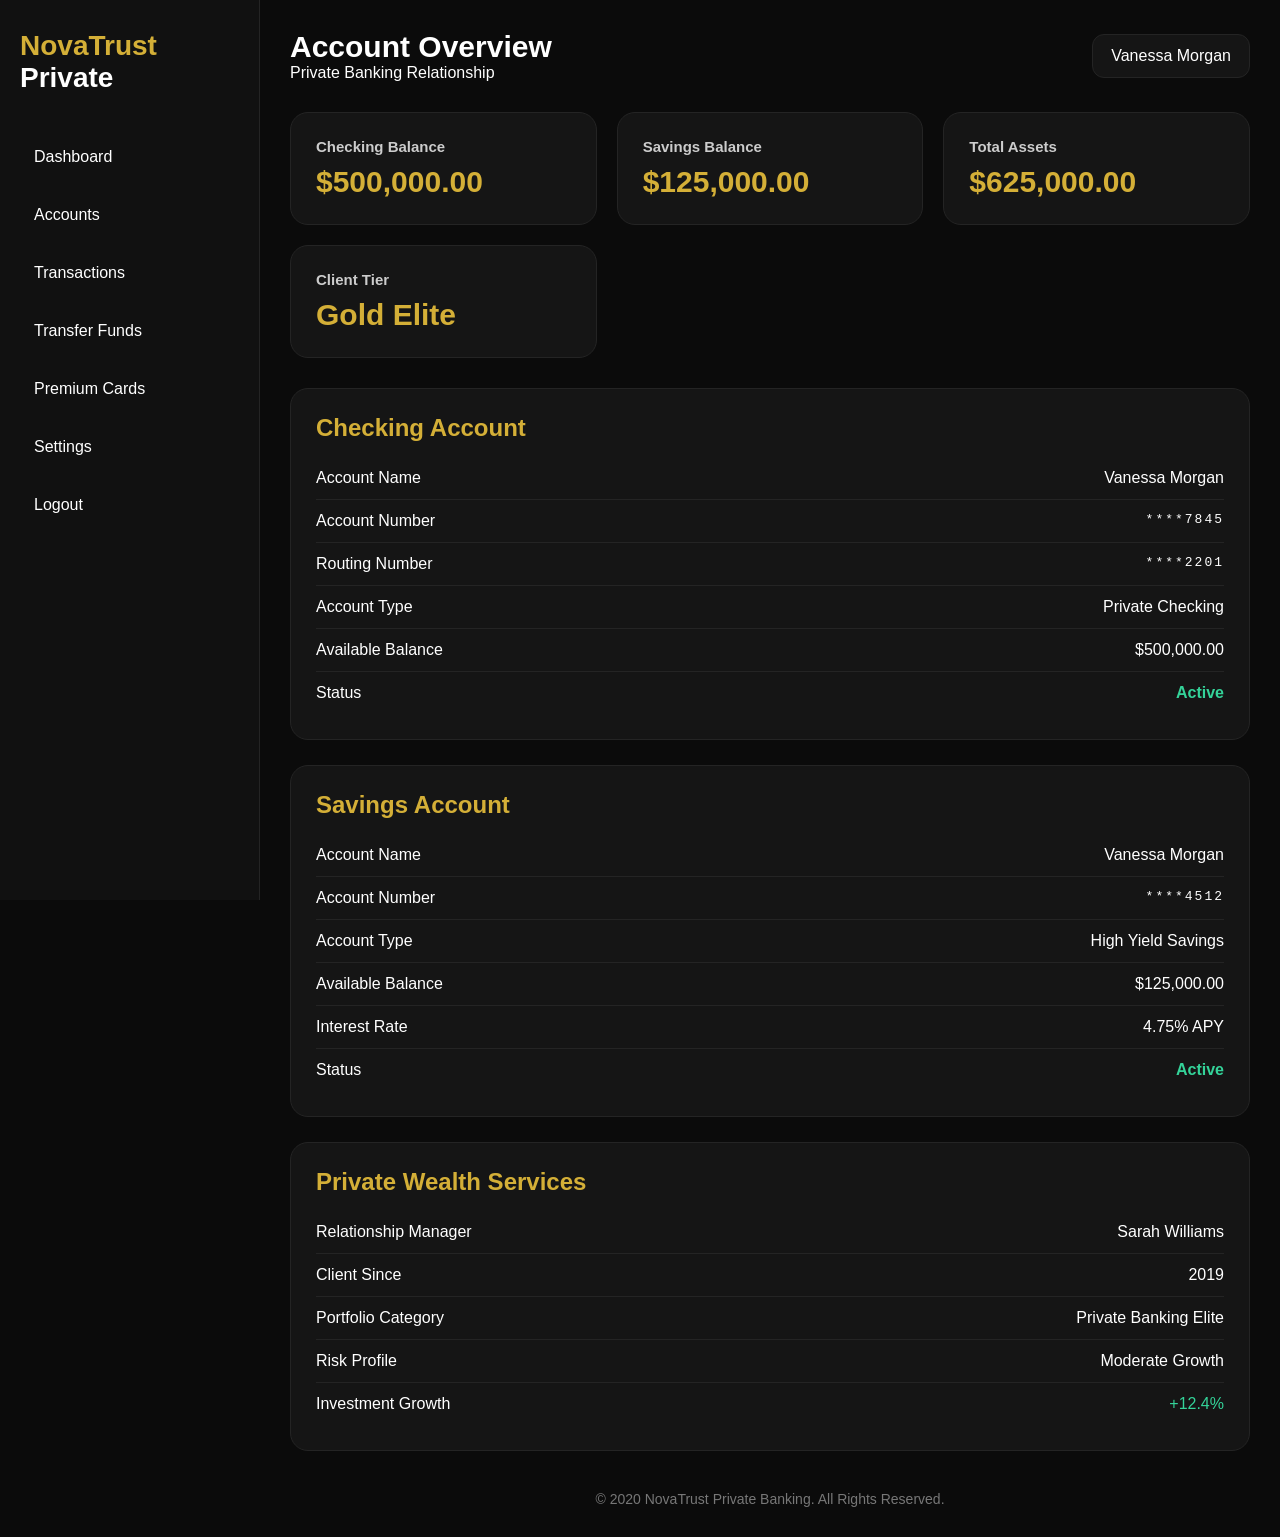
==== accounts.html @ 131d39b9 "Add accounts.html for private banking overview" ====
<!DOCTYPE html>
<html lang="en">
<head>
<meta charset="UTF-8">
<meta name="viewport" content="width=device-width, initial-scale=1.0">

<title>NovaTrust Private Banking - Accounts</title>

<link rel="stylesheet" href="css/style.css">

<style>
.account-box{
background:#151515;
padding:25px;
border-radius:18px;
border:1px solid #242424;
margin-bottom:25px;
}

.account-box h2{
color:#d4af37;
margin-bottom:15px;
}

.account-detail{
display:flex;
justify-content:space-between;
padding:12px 0;
border-bottom:1px solid #242424;
}

.account-detail:last-child{
border-bottom:none;
}

.status-active{
color:#34d399;
font-weight:bold;
}

.account-number{
font-family:monospace;
letter-spacing:2px;
}
</style>

</head>

<body>

<div class="sidebar">

<div class="logo">
NovaTrust <span>Private</span>
</div>

<ul>
<li><a href="dashboard.html">Dashboard</a></li>
<li><a href="accounts.html">Accounts</a></li>
<li><a href="transactions.html">Transactions</a></li>
<li><a href="transfer.html">Transfer Funds</a></li>
<li><a href="cards.html">Premium Cards</a></li>
<li><a href="settings.html">Settings</a></li>
<li><a href="index.html">Logout</a></li>
</ul>

</div>

<div class="main">

<div class="header">

<div>
<h1>Account Overview</h1>
<p>Private Banking Relationship</p>
</div>

<div class="user-box">
Vanessa Morgan
</div>

</div>

<!-- SUMMARY CARDS -->

<div class="cards">

<div class="card">
<h3>Checking Balance</h3>
<h2>$500,000.00</h2>
</div>

<div class="card">
<h3>Savings Balance</h3>
<h2>$125,000.00</h2>
</div>

<div class="card">
<h3>Total Assets</h3>
<h2>$625,000.00</h2>
</div>

<div class="card">
<h3>Client Tier</h3>
<h2>Gold Elite</h2>
</div>

</div>

<!-- CHECKING ACCOUNT -->

<div class="account-box">

<h2>Checking Account</h2>

<div class="account-detail">
<span>Account Name</span>
<span>Vanessa Morgan</span>
</div>

<div class="account-detail">
<span>Account Number</span>
<span class="account-number">****7845</span>
</div>

<div class="account-detail">
<span>Routing Number</span>
<span class="account-number">****2201</span>
</div>

<div class="account-detail">
<span>Account Type</span>
<span>Private Checking</span>
</div>

<div class="account-detail">
<span>Available Balance</span>
<span>$500,000.00</span>
</div>

<div class="account-detail">
<span>Status</span>
<span class="status-active">Active</span>
</div>

</div>

<!-- SAVINGS ACCOUNT -->

<div class="account-box">

<h2>Savings Account</h2>

<div class="account-detail">
<span>Account Name</span>
<span>Vanessa Morgan</span>
</div>

<div class="account-detail">
<span>Account Number</span>
<span class="account-number">****4512</span>
</div>

<div class="account-detail">
<span>Account Type</span>
<span>High Yield Savings</span>
</div>

<div class="account-detail">
<span>Available Balance</span>
<span>$125,000.00</span>
</div>

<div class="account-detail">
<span>Interest Rate</span>
<span>4.75% APY</span>
</div>

<div class="account-detail">
<span>Status</span>
<span class="status-active">Active</span>
</div>

</div>

<!-- WEALTH MANAGEMENT -->

<div class="account-box">

<h2>Private Wealth Services</h2>

<div class="account-detail">
<span>Relationship Manager</span>
<span>Sarah Williams</span>
</div>

<div class="account-detail">
<span>Client Since</span>
<span>2019</span>
</div>

<div class="account-detail">
<span>Portfolio Category</span>
<span>Private Banking Elite</span>
</div>

<div class="account-detail">
<span>Risk Profile</span>
<span>Moderate Growth</span>
</div>

<div class="account-detail">
<span>Investment Growth</span>
<span style="color:#34d399;">+12.4%</span>
</div>

</div>

<div class="footer">
© 2020 NovaTrust Private Banking. All Rights Reserved.
</div>

</div>

</body>
</html>
---- css/style.css ----
/* =====================================
   NOVATRUST PRIVATE BANKING
   LUXURY BLACK & GOLD THEME
===================================== */

*{
margin:0;
padding:0;
box-sizing:border-box;
font-family:"Segoe UI",sans-serif;
}

body{
background:#0b0b0b;
color:#ffffff;
min-height:100vh;
}

a{
text-decoration:none;
color:inherit;
}

ul{
list-style:none;
}

/* SIDEBAR */

.sidebar{
position:fixed;
left:0;
top:0;
width:260px;
height:100%;
background:#111111;
border-right:1px solid #242424;
padding:30px 20px;
}

.logo{
font-size:28px;
font-weight:700;
color:#d4af37;
margin-bottom:40px;
}

.logo span{
color:white;
}

.sidebar ul li{
margin-bottom:12px;
}

.sidebar ul li a{
display:block;
padding:14px;
border-radius:10px;
transition:.3s;
font-weight:500;
}

.sidebar ul li a:hover{
background:#d4af37;
color:black;
}

/* MAIN CONTENT */

.main{
margin-left:260px;
padding:30px;
}

/* HEADER */

.header{
display:flex;
justify-content:space-between;
align-items:center;
margin-bottom:30px;
}

.header h1{
font-size:30px;
font-weight:700;
}

.user-box{
background:#151515;
padding:12px 18px;
border-radius:12px;
border:1px solid #242424;
}

/* CARDS */

.cards{
display:grid;
grid-template-columns:repeat(auto-fit,minmax(250px,1fr));
gap:20px;
margin-bottom:30px;
}

.card{
background:#151515;
padding:25px;
border-radius:18px;
border:1px solid #242424;
transition:.3s;
}

.card:hover{
transform:translateY(-5px);
border-color:#d4af37;
}

.card h3{
font-size:15px;
color:#cccccc;
margin-bottom:10px;
}

.card h2{
font-size:30px;
color:#d4af37;
}

/* TABLE */

.table-container{
background:#151515;
padding:25px;
border-radius:18px;
border:1px solid #242424;
overflow-x:auto;
}

table{
width:100%;
border-collapse:collapse;
}

table th{
text-align:left;
padding:15px;
color:#d4af37;
border-bottom:1px solid #242424;
}

table td{
padding:15px;
border-bottom:1px solid #242424;
}

.credit{
color:#34d399;
font-weight:bold;
}

.debit{
color:#f87171;
font-weight:bold;
}

/* BUTTONS */

.btn{
background:#d4af37;
color:black;
padding:12px 20px;
border:none;
border-radius:10px;
cursor:pointer;
font-weight:700;
transition:.3s;
}

.btn:hover{
opacity:.85;
}

/* FORMS */

.form-box{
background:#151515;
padding:25px;
border-radius:18px;
border:1px solid #242424;
max-width:700px;
}

.form-group{
margin-bottom:20px;
}

.form-group label{
display:block;
margin-bottom:8px;
}

.form-group input,
.form-group select,
.form-group textarea{
width:100%;
padding:14px;
background:#0f0f0f;
border:1px solid #242424;
color:white;
border-radius:10px;
}

/* PREMIUM CARD */

.bank-card{
background:linear-gradient(
135deg,
#000000,
#1a1a1a,
#d4af37
);
padding:30px;
border-radius:25px;
max-width:500px;
color:white;
margin-bottom:25px;
box-shadow:0 10px 25px rgba(0,0,0,.4);
}

.bank-card h2{
margin-top:30px;
letter-spacing:3px;
}

.bank-card p{
margin-top:12px;
}

/* SETTINGS */

.setting-item{
background:#151515;
padding:20px;
border-radius:15px;
border:1px solid #242424;
margin-bottom:15px;
}

/* SEARCH */

.search{
margin-bottom:20px;
}

.search input{
width:100%;
padding:15px;
background:#151515;
border:1px solid #242424;
color:white;
border-radius:12px;
}

/* FOOTER */

.footer{
margin-top:40px;
text-align:center;
color:#777;
font-size:14px;
}

/* MOBILE */

@media(max-width:900px){

.sidebar{
width:100%;
height:auto;
position:relative;
border-right:none;
border-bottom:1px solid #242424;
}

.main{
margin-left:0;
}

.header{
flex-direction:column;
align-items:flex-start;
gap:15px;
}

.cards{
grid-template-columns:1fr;
}

}
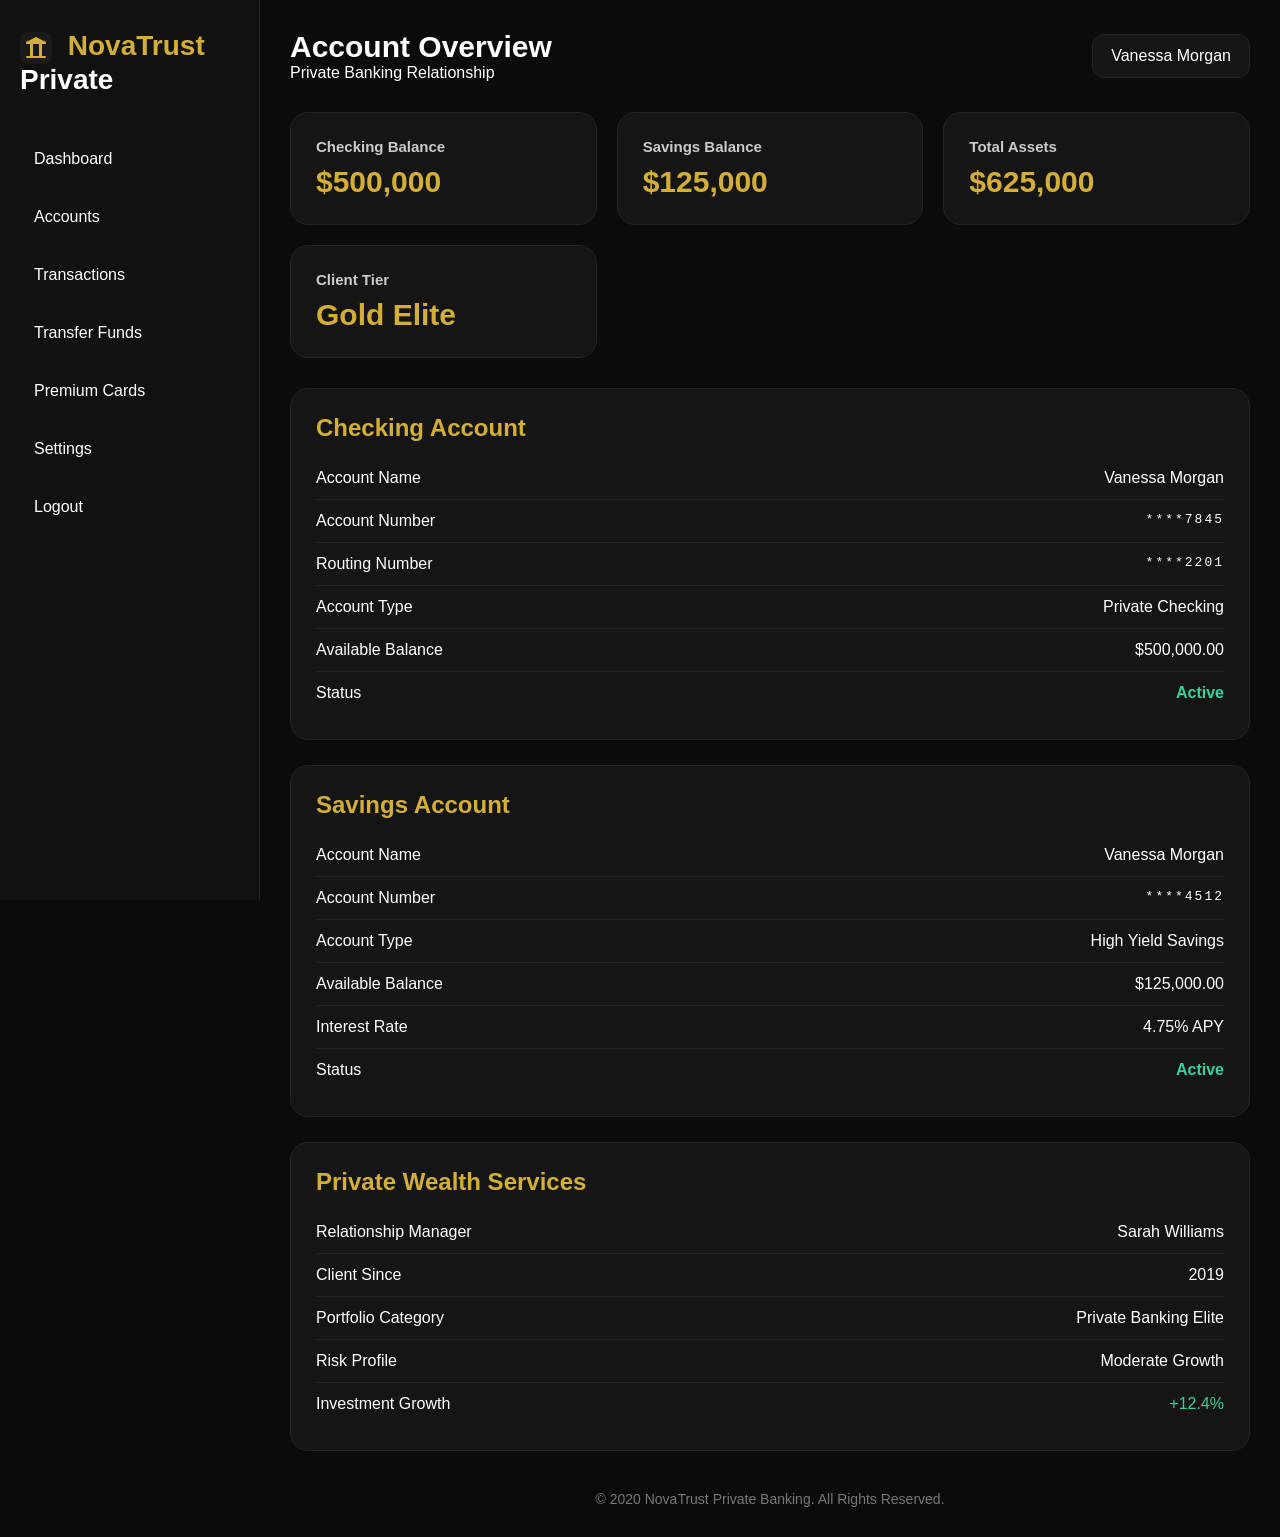
==== commit cedb14d6: "Refactor HTML structure and styling for accounts page" ====
--- a/accounts.html
+++ b/accounts.html
@@ -3,224 +3,100 @@
 <head>
 <meta charset="UTF-8">
 <meta name="viewport" content="width=device-width, initial-scale=1.0">
-
 <title>NovaTrust Private Banking - Accounts</title>
-
 <link rel="stylesheet" href="css/style.css">
-
 <style>
 .account-box{
-background:#151515;
-padding:25px;
-border-radius:18px;
-border:1px solid #242424;
-margin-bottom:25px;
+  background:#151515;
+  padding:25px;
+  border-radius:18px;
+  border:1px solid #242424;
+  margin-bottom:25px;
 }
-
-.account-box h2{
-color:#d4af37;
-margin-bottom:15px;
+.account-box h2{color:#d4af37;margin-bottom:15px;}
+.account-detail{
+  display:flex;
+  justify-content:space-between;
+  padding:12px 0;
+  border-bottom:1px solid #242424;
 }
-
-.account-detail{
-display:flex;
-justify-content:space-between;
-padding:12px 0;
-border-bottom:1px solid #242424;
-}
-
-.account-detail:last-child{
-border-bottom:none;
-}
-
-.status-active{
-color:#34d399;
-font-weight:bold;
-}
-
-.account-number{
-font-family:monospace;
-letter-spacing:2px;
-}
+.account-detail:last-child{border-bottom:none;}
+.status-active{color:#34d399;font-weight:bold;}
+.account-number{font-family:monospace;letter-spacing:2px;}
 </style>
-
 </head>
-
 <body>
 
 <div class="sidebar">
-
-<div class="logo">
-NovaTrust <span>Private</span>
-</div>
-
-<ul>
-<li><a href="dashboard.html">Dashboard</a></li>
-<li><a href="accounts.html">Accounts</a></li>
-<li><a href="transactions.html">Transactions</a></li>
-<li><a href="transfer.html">Transfer Funds</a></li>
-<li><a href="cards.html">Premium Cards</a></li>
-<li><a href="settings.html">Settings</a></li>
-<li><a href="index.html">Logout</a></li>
-</ul>
-
+  <div class="logo">
+    <svg width="32" height="32" viewBox="0 0 64 64" fill="none" xmlns="http://www.w3.org/2000/svg" style="vertical-align:middle;margin-right:8px;">
+      <rect width="64" height="64" rx="14" fill="#1a1a1a"/>
+      <path d="M32 10 L52 20 L52 24 L44 24 L44 48 L38 48 L38 24 L26 24 L26 48 L20 48 L20 24 L12 24 L12 20 Z" fill="#d4af37"/>
+      <rect x="12" y="48" width="40" height="4" rx="2" fill="#d4af37"/>
+    </svg>
+    NovaTrust <span>Private</span>
+  </div>
+  <ul>
+    <li><a href="dashboard.html">Dashboard</a></li>
+    <li><a href="accounts.html">Accounts</a></li>
+    <li><a href="transactions.html">Transactions</a></li>
+    <li><a href="transfer.html">Transfer Funds</a></li>
+    <li><a href="cards.html">Premium Cards</a></li>
+    <li><a href="settings.html">Settings</a></li>
+    <li><a href="index.html">Logout</a></li>
+  </ul>
 </div>
 
 <div class="main">
 
-<div class="header">
+  <div class="header">
+    <div>
+      <h1>Account Overview</h1>
+      <p>Private Banking Relationship</p>
+    </div>
+    <div class="user-box">Vanessa Morgan</div>
+  </div>
 
-<div>
-<h1>Account Overview</h1>
-<p>Private Banking Relationship</p>
-</div>
+  <div class="cards">
+    <div class="card"><h3>Checking Balance</h3><h2>$500,000.00</h2></div>
+    <div class="card"><h3>Savings Balance</h3><h2>$125,000.00</h2></div>
+    <div class="card"><h3>Total Assets</h3><h2>$625,000.00</h2></div>
+    <div class="card"><h3>Client Tier</h3><h2>Gold Elite</h2></div>
+  </div>
 
-<div class="user-box">
-Vanessa Morgan
-</div>
+  <div class="account-box">
+    <h2>Checking Account</h2>
+    <div class="account-detail"><span>Account Name</span><span>Vanessa Morgan</span></div>
+    <div class="account-detail"><span>Account Number</span><span class="account-number">****7845</span></div>
+    <div class="account-detail"><span>Routing Number</span><span class="account-number">****2201</span></div>
+    <div class="account-detail"><span>Account Type</span><span>Private Checking</span></div>
+    <div class="account-detail"><span>Available Balance</span><span>$500,000.00</span></div>
+    <div class="account-detail"><span>Status</span><span class="status-active">Active</span></div>
+  </div>
+
+  <div class="account-box">
+    <h2>Savings Account</h2>
+    <div class="account-detail"><span>Account Name</span><span>Vanessa Morgan</span></div>
+    <div class="account-detail"><span>Account Number</span><span class="account-number">****4512</span></div>
+    <div class="account-detail"><span>Account Type</span><span>High Yield Savings</span></div>
+    <div class="account-detail"><span>Available Balance</span><span>$125,000.00</span></div>
+    <div class="account-detail"><span>Interest Rate</span><span>4.75% APY</span></div>
+    <div class="account-detail"><span>Status</span><span class="status-active">Active</span></div>
+  </div>
+
+  <div class="account-box">
+    <h2>Private Wealth Services</h2>
+    <div class="account-detail"><span>Relationship Manager</span><span>Sarah Williams</span></div>
+    <div class="account-detail"><span>Client Since</span><span>2019</span></div>
+    <div class="account-detail"><span>Portfolio Category</span><span>Private Banking Elite</span></div>
+    <div class="account-detail"><span>Risk Profile</span><span>Moderate Growth</span></div>
+    <div class="account-detail"><span>Investment Growth</span><span style="color:#34d399;">+12.4%</span></div>
+  </div>
+
+  <div class="footer">© 2020 NovaTrust Private Banking. All Rights Reserved.</div>
 
 </div>
 
-<!-- SUMMARY CARDS -->
-
-<div class="cards">
-
-<div class="card">
-<h3>Checking Balance</h3>
-<h2>$500,000.00</h2>
-</div>
-
-<div class="card">
-<h3>Savings Balance</h3>
-<h2>$125,000.00</h2>
-</div>
-
-<div class="card">
-<h3>Total Assets</h3>
-<h2>$625,000.00</h2>
-</div>
-
-<div class="card">
-<h3>Client Tier</h3>
-<h2>Gold Elite</h2>
-</div>
-
-</div>
-
-<!-- CHECKING ACCOUNT -->
-
-<div class="account-box">
-
-<h2>Checking Account</h2>
-
-<div class="account-detail">
-<span>Account Name</span>
-<span>Vanessa Morgan</span>
-</div>
-
-<div class="account-detail">
-<span>Account Number</span>
-<span class="account-number">****7845</span>
-</div>
-
-<div class="account-detail">
-<span>Routing Number</span>
-<span class="account-number">****2201</span>
-</div>
-
-<div class="account-detail">
-<span>Account Type</span>
-<span>Private Checking</span>
-</div>
-
-<div class="account-detail">
-<span>Available Balance</span>
-<span>$500,000.00</span>
-</div>
-
-<div class="account-detail">
-<span>Status</span>
-<span class="status-active">Active</span>
-</div>
-
-</div>
-
-<!-- SAVINGS ACCOUNT -->
-
-<div class="account-box">
-
-<h2>Savings Account</h2>
-
-<div class="account-detail">
-<span>Account Name</span>
-<span>Vanessa Morgan</span>
-</div>
-
-<div class="account-detail">
-<span>Account Number</span>
-<span class="account-number">****4512</span>
-</div>
-
-<div class="account-detail">
-<span>Account Type</span>
-<span>High Yield Savings</span>
-</div>
-
-<div class="account-detail">
-<span>Available Balance</span>
-<span>$125,000.00</span>
-</div>
-
-<div class="account-detail">
-<span>Interest Rate</span>
-<span>4.75% APY</span>
-</div>
-
-<div class="account-detail">
-<span>Status</span>
-<span class="status-active">Active</span>
-</div>
-
-</div>
-
-<!-- WEALTH MANAGEMENT -->
-
-<div class="account-box">
-
-<h2>Private Wealth Services</h2>
-
-<div class="account-detail">
-<span>Relationship Manager</span>
-<span>Sarah Williams</span>
-</div>
-
-<div class="account-detail">
-<span>Client Since</span>
-<span>2019</span>
-</div>
-
-<div class="account-detail">
-<span>Portfolio Category</span>
-<span>Private Banking Elite</span>
-</div>
-
-<div class="account-detail">
-<span>Risk Profile</span>
-<span>Moderate Growth</span>
-</div>
-
-<div class="account-detail">
-<span>Investment Growth</span>
-<span style="color:#34d399;">+12.4%</span>
-</div>
-
-</div>
-
-<div class="footer">
-© 2020 NovaTrust Private Banking. All Rights Reserved.
-</div>
-
-</div>
-
+<script src="js/app.js"></script>
 </body>
 </html>
